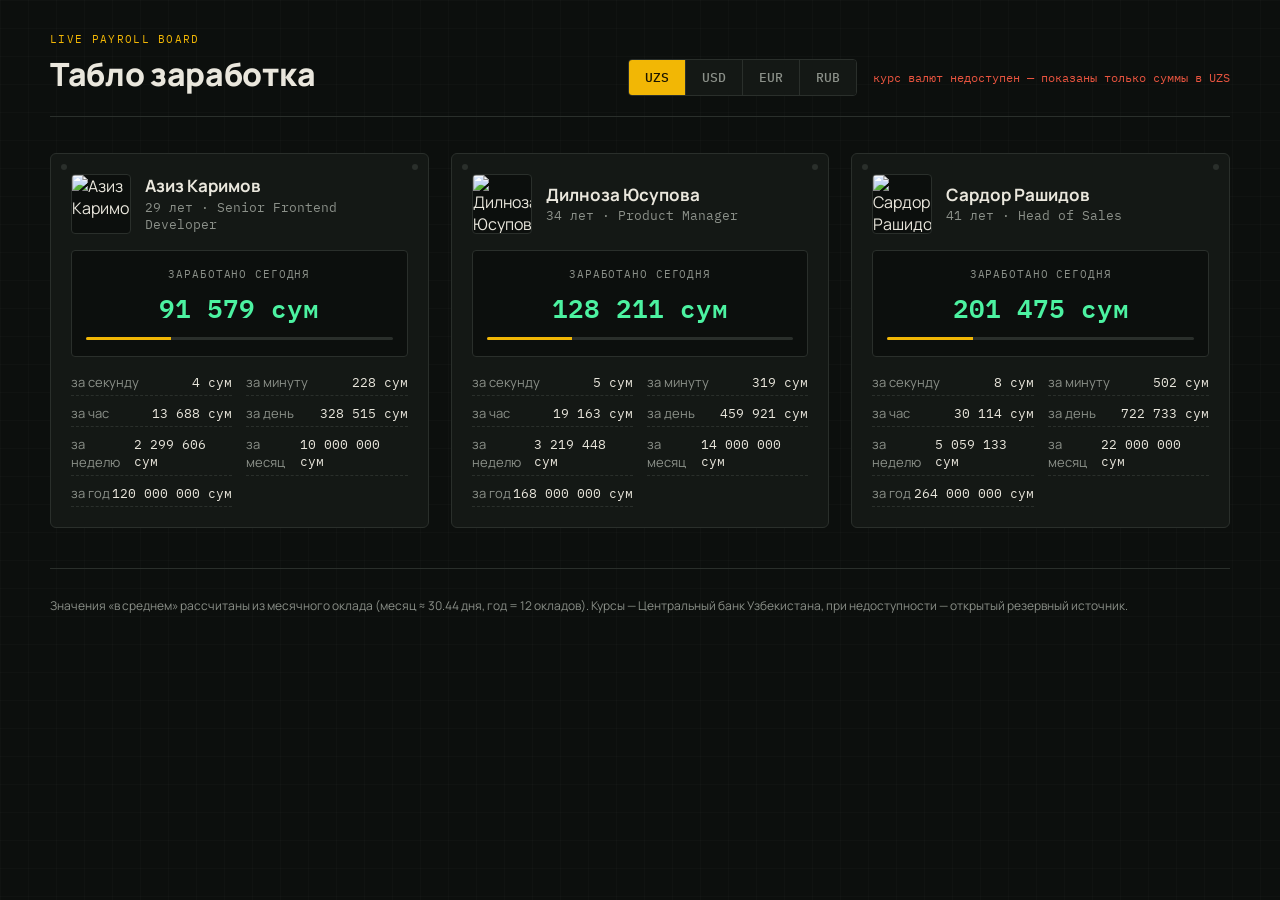
==== index.html @ 5588a7fe "Add files via upload" ====
<!DOCTYPE html>
<html lang="ru">
<head>
<meta charset="UTF-8">
<meta name="viewport" content="width=device-width, initial-scale=1">
<title>Табло заработка — в реальном времени</title>
<link rel="icon" href="data:image/svg+xml,<svg xmlns=%22http://www.w3.org/2000/svg%22 viewBox=%220 0 100 100%22><text y=%22.9em%22 font-size=%2290%22>💵</text></svg>">
<link rel="preconnect" href="https://fonts.googleapis.com">
<link rel="preconnect" href="https://fonts.gstatic.com" crossorigin>
<link href="https://fonts.googleapis.com/css2?family=IBM+Plex+Mono:wght@400;500;600;700&family=Manrope:wght@400;500;600;700;800&display=swap" rel="stylesheet">
<link rel="stylesheet" href="style.css">
</head>
<body>

  <header class="board-header">
    <div class="board-header__title">
      <span class="board-header__eyebrow">LIVE PAYROLL BOARD</span>
      <h1>Табло заработка</h1>
    </div>

    <div class="board-header__controls">
      <div class="currency-switch" role="group" aria-label="Валюта отображения">
        <button type="button" class="currency-switch__btn is-active" data-currency="UZS">UZS</button>
        <button type="button" class="currency-switch__btn" data-currency="USD">USD</button>
        <button type="button" class="currency-switch__btn" data-currency="EUR">EUR</button>
        <button type="button" class="currency-switch__btn" data-currency="RUB">RUB</button>
      </div>
      <div class="rate-status" id="rateStatus">курс: загрузка…</div>
    </div>
  </header>

  <main id="cardsGrid" class="cards-grid" aria-live="off">
    <!-- карточки генерируются из people.json -->
  </main>

  <footer class="board-footer">
    <p>
      Значения «в среднем» рассчитаны из месячного оклада (месяц ≈ 30.44 дня, год = 12 окладов).
      Курсы — Центральный банк Узбекистана, при недоступности — открытый резервный источник.
    </p>
  </footer>

<script src="app.js"></script>
</body>
</html>
---- style.css ----
:root {
  --board-bg: #0c0f0d;
  --board-bg-raised: #141815;
  --panel-line: #2a2f2b;
  --ink: #eae7dd;
  --ink-dim: #8b9089;
  --amber: #f2b705;
  --amber-dim: #7a5f10;
  --green: #4cf2a1;
  --green-dim: #1f4a38;
  --red-flag: #e8543f;

  --font-display: 'Manrope', sans-serif;
  --font-mono: 'IBM Plex Mono', monospace;
}

* { box-sizing: border-box; }

html, body {
  margin: 0;
  padding: 0;
  background: var(--board-bg);
  color: var(--ink);
  font-family: var(--font-display);
}

body {
  min-height: 100vh;
  background-image:
    linear-gradient(rgba(255,255,255,0.015) 1px, transparent 1px),
    linear-gradient(90deg, rgba(255,255,255,0.015) 1px, transparent 1px);
  background-size: 28px 28px;
  padding: 32px 24px 64px;
}

/* ---------- header ---------- */

.board-header {
  max-width: 1180px;
  margin: 0 auto 36px;
  display: flex;
  align-items: flex-end;
  justify-content: space-between;
  flex-wrap: wrap;
  gap: 20px;
  border-bottom: 1px solid var(--panel-line);
  padding-bottom: 20px;
}

.board-header__eyebrow {
  display: block;
  font-family: var(--font-mono);
  font-size: 11px;
  letter-spacing: 0.12em;
  color: var(--amber);
  margin-bottom: 6px;
}

.board-header__title h1 {
  margin: 0;
  font-size: 32px;
  font-weight: 800;
  letter-spacing: -0.01em;
}

.board-header__controls {
  display: flex;
  align-items: center;
  gap: 16px;
  flex-wrap: wrap;
}

.currency-switch {
  display: inline-flex;
  border: 1px solid var(--panel-line);
  border-radius: 4px;
  overflow: hidden;
}

.currency-switch__btn {
  font-family: var(--font-mono);
  font-size: 13px;
  font-weight: 500;
  background: var(--board-bg-raised);
  color: var(--ink-dim);
  border: none;
  border-right: 1px solid var(--panel-line);
  padding: 9px 16px;
  cursor: pointer;
  transition: background 0.15s ease, color 0.15s ease;
}
.currency-switch__btn:last-child { border-right: none; }
.currency-switch__btn:hover { color: var(--ink); }
.currency-switch__btn.is-active {
  background: var(--amber);
  color: #1a1400;
}

.rate-status {
  font-family: var(--font-mono);
  font-size: 12px;
  color: var(--ink-dim);
}
.rate-status.is-fallback { color: var(--red-flag); }
.rate-status.is-live { color: var(--green); }

/* ---------- grid & cards ---------- */

.cards-grid {
  max-width: 1180px;
  margin: 0 auto;
  display: grid;
  grid-template-columns: repeat(auto-fill, minmax(320px, 1fr));
  gap: 22px;
}

.card {
  background: var(--board-bg-raised);
  border: 1px solid var(--panel-line);
  border-radius: 6px;
  padding: 20px;
  display: flex;
  flex-direction: column;
  gap: 16px;
  position: relative;
}

.card::before {
  content: '';
  position: absolute;
  top: 10px;
  left: 10px;
  width: 6px;
  height: 6px;
  border-radius: 50%;
  background: var(--panel-line);
}
.card::after {
  content: '';
  position: absolute;
  top: 10px;
  right: 10px;
  width: 6px;
  height: 6px;
  border-radius: 50%;
  background: var(--panel-line);
}

.card__person {
  display: flex;
  gap: 14px;
  align-items: center;
}

.card__photo {
  width: 60px;
  height: 60px;
  border-radius: 4px;
  object-fit: cover;
  background: var(--board-bg);
  border: 1px solid var(--panel-line);
  flex-shrink: 0;
}

.card__name { margin: 0; font-size: 17px; font-weight: 700; line-height: 1.25; }
.card__meta {
  margin: 2px 0 0;
  font-size: 13px;
  color: var(--ink-dim);
  font-family: var(--font-mono);
}

.card__today {
  background: var(--board-bg);
  border: 1px solid var(--panel-line);
  border-radius: 4px;
  padding: 16px 14px;
  text-align: center;
}

.card__today-label {
  font-family: var(--font-mono);
  font-size: 11px;
  letter-spacing: 0.08em;
  color: var(--ink-dim);
  margin-bottom: 6px;
}

.card__today-value {
  font-family: var(--font-mono);
  font-variant-numeric: tabular-nums;
  font-size: 26px;
  font-weight: 600;
  color: var(--green);
  word-break: break-all;
}

.card__progress {
  height: 3px;
  background: var(--panel-line);
  border-radius: 2px;
  margin-top: 10px;
  overflow: hidden;
}
.card__progress-bar {
  height: 100%;
  background: var(--amber);
  width: 0%;
  transition: width 0.3s linear;
}

.card__rates {
  display: grid;
  grid-template-columns: 1fr 1fr;
  gap: 8px 14px;
}

.rate-row {
  display: flex;
  justify-content: space-between;
  align-items: baseline;
  border-bottom: 1px dashed var(--panel-line);
  padding-bottom: 4px;
  font-size: 13px;
}

.rate-row__label { color: var(--ink-dim); }
.rate-row__value {
  font-family: var(--font-mono);
  font-variant-numeric: tabular-nums;
  color: var(--ink);
}

/* ---------- footer ---------- */

.board-footer {
  max-width: 1180px;
  margin: 40px auto 0;
  font-size: 12px;
  color: var(--ink-dim);
  border-top: 1px solid var(--panel-line);
  padding-top: 16px;
}

@media (prefers-reduced-motion: reduce) {
  .card__progress-bar { transition: none; }
}

@media (max-width: 480px) {
  .board-header__title h1 { font-size: 26px; }
  .card__today-value { font-size: 22px; }
}
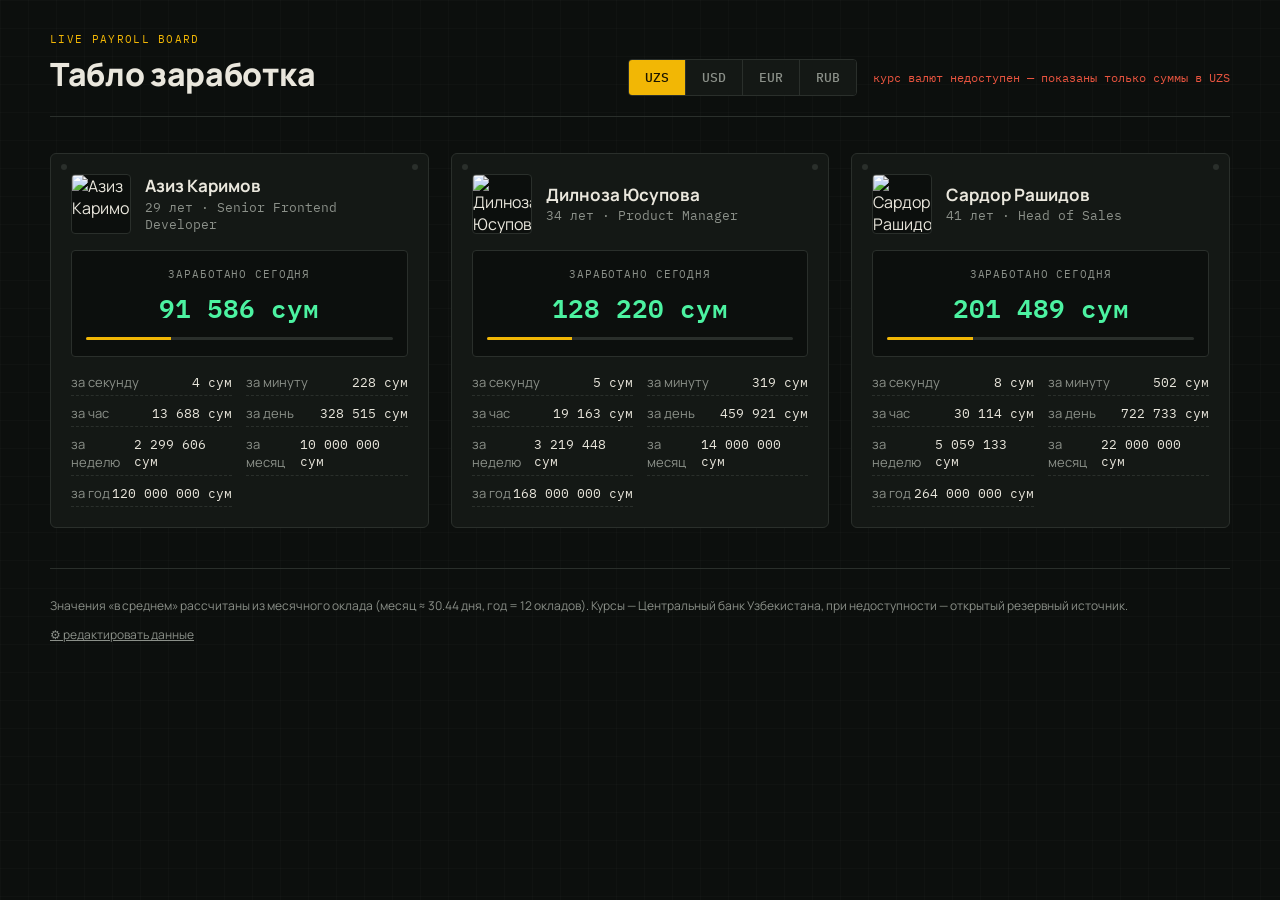
==== commit d542940b: "Add files via upload" ====
--- a/index.html
+++ b/index.html
@@ -38,6 +38,7 @@
       Значения «в среднем» рассчитаны из месячного оклада (месяц ≈ 30.44 дня, год = 12 окладов).
       Курсы — Центральный банк Узбекистана, при недоступности — открытый резервный источник.
     </p>
+    <p><a href="admin.html" style="color:var(--ink-dim)">⚙ редактировать данные</a></p>
   </footer>
 
 <script src="app.js"></script>
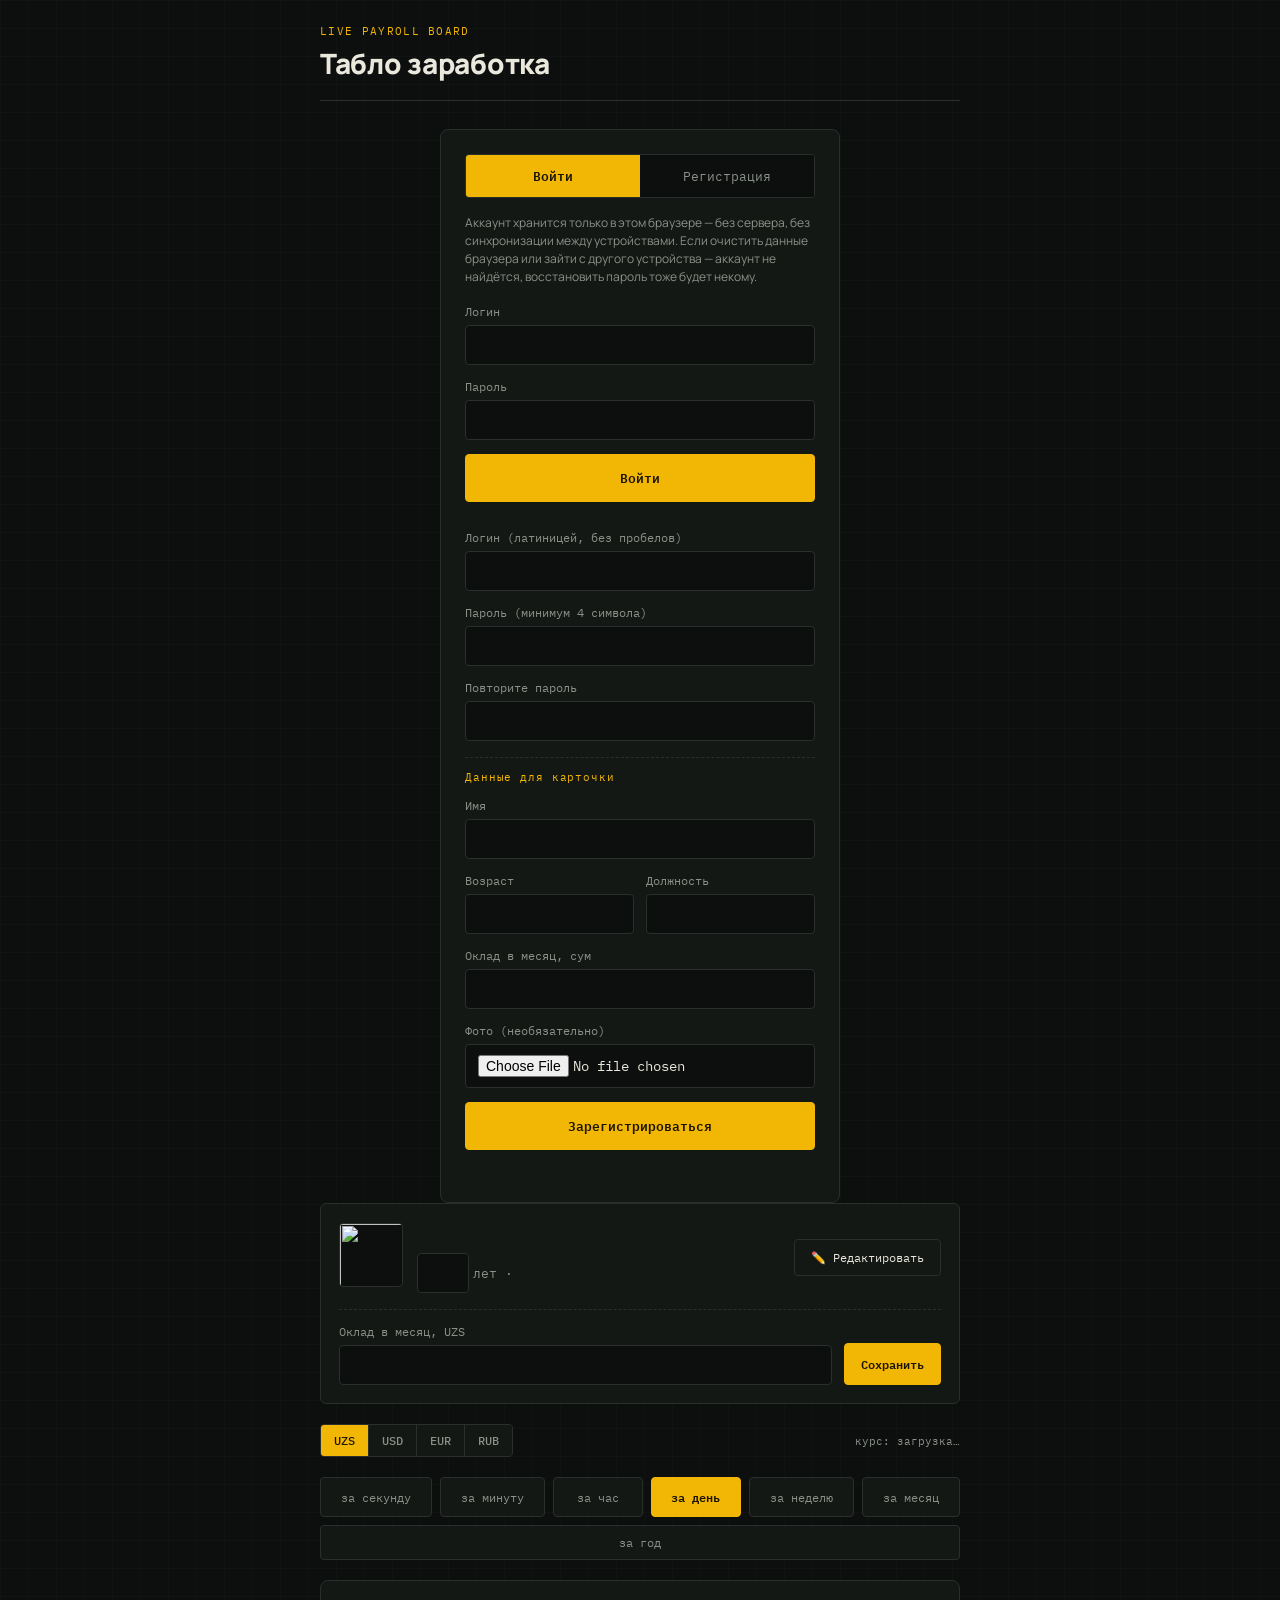
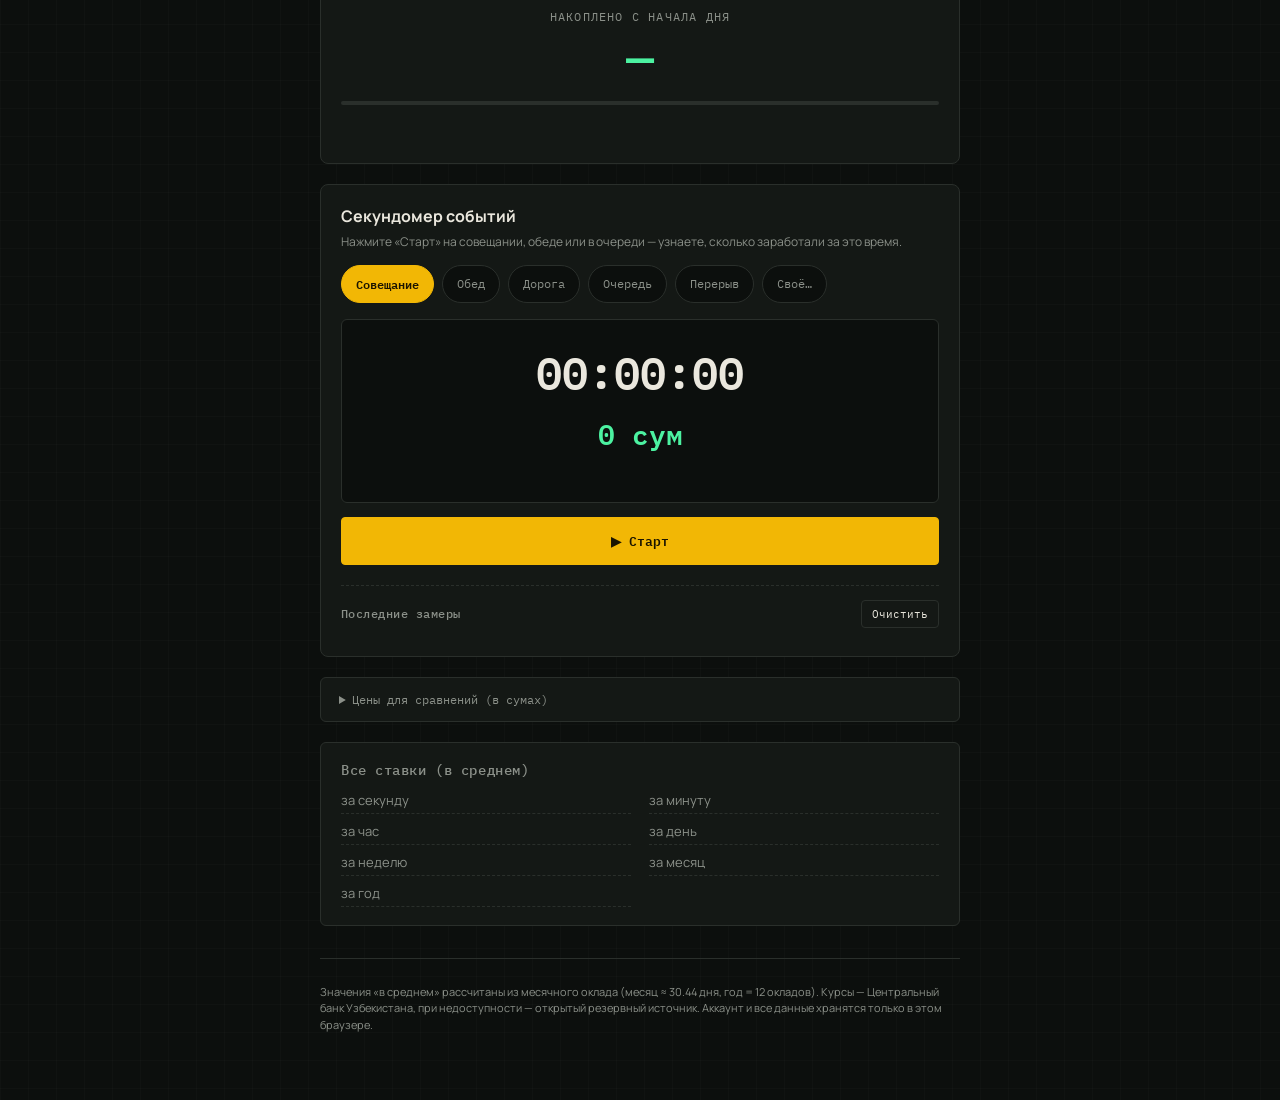
==== commit c667829c: "Add files via upload" ====
--- a/index.html
+++ b/index.html
@@ -2,9 +2,8 @@
 <html lang="ru">
 <head>
 <meta charset="UTF-8">
-<meta name="viewport" content="width=device-width, initial-scale=1">
-<title>Табло заработка — в реальном времени</title>
-<link rel="icon" href="data:image/svg+xml,<svg xmlns=%22http://www.w3.org/2000/svg%22 viewBox=%220 0 100 100%22><text y=%22.9em%22 font-size=%2290%22>💵</text></svg>">
+<meta name="viewport" content="width=device-width, initial-scale=1, maximum-scale=1">
+<title>Табло заработка — личный кабинет</title>
 <link rel="preconnect" href="https://fonts.googleapis.com">
 <link rel="preconnect" href="https://fonts.gstatic.com" crossorigin>
 <link href="https://fonts.googleapis.com/css2?family=IBM+Plex+Mono:wght@400;500;600;700&family=Manrope:wght@400;500;600;700;800&display=swap" rel="stylesheet">
@@ -17,8 +16,101 @@
       <span class="board-header__eyebrow">LIVE PAYROLL BOARD</span>
       <h1>Табло заработка</h1>
     </div>
-
-    <div class="board-header__controls">
+    <div class="board-header__controls" id="headerControls"></div>
+  </header>
+
+  <main id="authSection" class="auth-wrap">
+
+    <div class="auth-tabs" role="tablist">
+      <button type="button" class="auth-tab is-active" data-tab="login">Войти</button>
+      <button type="button" class="auth-tab" data-tab="register">Регистрация</button>
+    </div>
+
+    <p class="auth-note">
+      Аккаунт хранится только в этом браузере — без сервера, без синхронизации между устройствами.
+      Если очистить данные браузера или зайти с другого устройства — аккаунт не найдётся,
+      восстановить пароль тоже будет некому.
+    </p>
+
+    <form id="loginForm" class="auth-form">
+      <label>Логин
+        <input type="text" id="loginUsername" autocomplete="username" required>
+      </label>
+      <label>Пароль
+        <input type="password" id="loginPassword" autocomplete="current-password" required>
+      </label>
+      <button type="submit" class="btn btn--primary btn--block">Войти</button>
+      <p class="auth-error" id="loginError"></p>
+    </form>
+
+    <form id="registerForm" class="auth-form" hidden>
+      <label>Логин (латиницей, без пробелов)
+        <input type="text" id="regUsername" autocomplete="username" required pattern="[a-zA-Z0-9_\-\.]{2,30}">
+      </label>
+      <label>Пароль (минимум 4 символа)
+        <input type="password" id="regPassword" autocomplete="new-password" required minlength="4">
+      </label>
+      <label>Повторите пароль
+        <input type="password" id="regPassword2" autocomplete="new-password" required minlength="4">
+      </label>
+
+      <div class="auth-form__divider">Данные для карточки</div>
+
+      <label>Имя
+        <input type="text" id="regName" required>
+      </label>
+      <div class="auth-form__row">
+        <label>Возраст
+          <input type="number" id="regAge" min="14" max="100">
+        </label>
+        <label>Должность
+          <input type="text" id="regPosition">
+        </label>
+      </div>
+      <label>Оклад в месяц, сум
+        <input type="number" id="regSalary" min="0" step="1000">
+      </label>
+      <label>Фото (необязательно)
+        <input type="file" id="regPhoto" accept="image/*">
+      </label>
+
+      <button type="submit" class="btn btn--primary btn--block">Зарегистрироваться</button>
+      <p class="auth-error" id="registerError"></p>
+    </form>
+
+  </main>
+
+  <main id="dashboard" class="dashboard-wrap" hidden>
+
+    <section class="profile-card">
+      <div class="profile-card__top">
+        <div class="card__photo-wrap">
+          <img class="profile-photo" id="profilePhoto" src="" alt="">
+          <label class="card__photo-edit" id="profilePhotoEditBtn" title="Изменить фото" hidden>
+            📷
+            <input type="file" accept="image/*" id="profilePhotoInput" hidden>
+          </label>
+        </div>
+        <div class="profile-card__info">
+          <input class="field-input profile-name" id="profileName" data-field="name" readonly>
+          <div class="profile-meta-row">
+            <input class="field-input field-input--age" id="profileAge" data-field="age" type="number" readonly>
+            <span>лет ·</span>
+            <input class="field-input profile-position" id="profilePosition" data-field="position" readonly>
+          </div>
+        </div>
+        <button type="button" id="btnEditProfile" class="btn">✏️ Редактировать</button>
+      </div>
+
+      <div class="profile-card__salary" id="salaryEditRow" hidden>
+        <label>Оклад в месяц, UZS
+          <input type="number" id="profileSalary" min="0" step="1000">
+        </label>
+        <button type="button" id="btnSaveProfile" class="btn btn--primary">Сохранить</button>
+      </div>
+    </section>
+
+    <section class="controls-row">
       <div class="currency-switch" role="group" aria-label="Валюта отображения">
         <button type="button" class="currency-switch__btn is-active" data-currency="UZS">UZS</button>
         <button type="button" class="currency-switch__btn" data-currency="USD">USD</button>
@@ -26,19 +118,88 @@
         <button type="button" class="currency-switch__btn" data-currency="RUB">RUB</button>
       </div>
       <div class="rate-status" id="rateStatus">курс: загрузка…</div>
-    </div>
-  </header>
-
-  <main id="cardsGrid" class="cards-grid" aria-live="off">
-    <!-- карточки генерируются из people.json -->
+    </section>
+
+    <section class="period-switch" role="group" aria-label="Период отображения" id="periodSwitch">
+      <button type="button" class="period-btn" data-period="second">за секунду</button>
+      <button type="button" class="period-btn" data-period="minute">за минуту</button>
+      <button type="button" class="period-btn" data-period="hour">за час</button>
+      <button type="button" class="period-btn is-active" data-period="day">за день</button>
+      <button type="button" class="period-btn" data-period="week">за неделю</button>
+      <button type="button" class="period-btn" data-period="month">за месяц</button>
+      <button type="button" class="period-btn" data-period="year">за год</button>
+    </section>
+
+    <section class="big-counter">
+      <div class="big-counter__label" id="bigCounterLabel">НАКОПЛЕНО С НАЧАЛА ДНЯ</div>
+      <div class="big-counter__value" id="bigCounterValue">—</div>
+      <div class="card__progress"><div class="card__progress-bar" id="bigCounterProgress"></div></div>
+      <div class="big-counter__sub" id="bigCounterSub"></div>
+      <div class="equiv-line" id="bigCounterEquiv"></div>
+    </section>
+
+    <section class="stopwatch">
+      <h2>Секундомер событий</h2>
+      <p class="stopwatch__hint">Нажмите «Старт» на совещании, обеде или в очереди — узнаете, сколько заработали за это время.</p>
+
+      <div class="chips" id="swLabels">
+        <button type="button" class="chip is-active" data-label="Совещание">Совещание</button>
+        <button type="button" class="chip" data-label="Обед">Обед</button>
+        <button type="button" class="chip" data-label="Дорога">Дорога</button>
+        <button type="button" class="chip" data-label="Очередь">Очередь</button>
+        <button type="button" class="chip" data-label="Перерыв">Перерыв</button>
+        <button type="button" class="chip" data-label="__custom">Своё…</button>
+      </div>
+
+      <div class="sw-display">
+        <div class="sw-time" id="swTime">00:00:00</div>
+        <div class="sw-earned" id="swEarned">0 сум</div>
+        <div class="equiv-line" id="swEquiv"></div>
+      </div>
+
+      <button type="button" id="btnSwToggle" class="btn btn--primary btn--block">▶ Старт</button>
+
+      <div class="sw-history">
+        <div class="sw-history__head">
+          <h3>Последние замеры</h3>
+          <button type="button" id="btnSwClear" class="btn btn--small">Очистить</button>
+        </div>
+        <ul id="swHistory" class="sw-history__list"></ul>
+      </div>
+    </section>
+
+    <details class="equiv-settings">
+      <summary>Цены для сравнений (в сумах)</summary>
+      <div class="equiv-settings__grid">
+        <label>Чашка кофе <input type="number" min="1" id="priceCoffee"></label>
+        <label>Поездка на такси <input type="number" min="1" id="priceTaxi"></label>
+        <label>Обед <input type="number" min="1" id="priceLunch"></label>
+        <label>Месяц Netflix <input type="number" min="1" id="priceNetflix"></label>
+      </div>
+      <p class="equiv-settings__note">Цены примерные — поставьте свои, сравнения пересчитаются.</p>
+    </details>
+
+    <section class="all-rates">
+      <h2>Все ставки (в среднем)</h2>
+      <div class="card__rates">
+        <div class="rate-row"><span class="rate-row__label">за секунду</span><span class="rate-row__value" data-role="rate-second"></span></div>
+        <div class="rate-row"><span class="rate-row__label">за минуту</span><span class="rate-row__value" data-role="rate-minute"></span></div>
+        <div class="rate-row"><span class="rate-row__label">за час</span><span class="rate-row__value" data-role="rate-hour"></span></div>
+        <div class="rate-row"><span class="rate-row__label">за день</span><span class="rate-row__value" data-role="rate-day"></span></div>
+        <div class="rate-row"><span class="rate-row__label">за неделю</span><span class="rate-row__value" data-role="rate-week"></span></div>
+        <div class="rate-row"><span class="rate-row__label">за месяц</span><span class="rate-row__value" data-role="rate-month"></span></div>
+        <div class="rate-row"><span class="rate-row__label">за год</span><span class="rate-row__value" data-role="rate-year"></span></div>
+      </div>
+    </section>
+
   </main>
 
   <footer class="board-footer">
     <p>
       Значения «в среднем» рассчитаны из месячного оклада (месяц ≈ 30.44 дня, год = 12 окладов).
       Курсы — Центральный банк Узбекистана, при недоступности — открытый резервный источник.
+      Аккаунт и все данные хранятся только в этом браузере.
     </p>
-    <p><a href="admin.html" style="color:var(--ink-dim)">⚙ редактировать данные</a></p>
   </footer>
 
 <script src="app.js"></script>
--- a/style.css
+++ b/style.css
@@ -30,21 +30,23 @@
     linear-gradient(rgba(255,255,255,0.015) 1px, transparent 1px),
     linear-gradient(90deg, rgba(255,255,255,0.015) 1px, transparent 1px);
   background-size: 28px 28px;
-  padding: 32px 24px 64px;
-}
+  padding: 24px 16px 56px;
+}
+
+input, button { font-family: inherit; }
 
 /* ---------- header ---------- */
 
 .board-header {
-  max-width: 1180px;
-  margin: 0 auto 36px;
+  max-width: 640px;
+  margin: 0 auto 28px;
   display: flex;
   align-items: flex-end;
   justify-content: space-between;
   flex-wrap: wrap;
-  gap: 20px;
+  gap: 16px;
   border-bottom: 1px solid var(--panel-line);
-  padding-bottom: 20px;
+  padding-bottom: 18px;
 }
 
 .board-header__eyebrow {
@@ -58,7 +60,7 @@
 
 .board-header__title h1 {
   margin: 0;
-  font-size: 32px;
+  font-size: 28px;
   font-weight: 800;
   letter-spacing: -0.01em;
 }
@@ -66,187 +68,309 @@
 .board-header__controls {
   display: flex;
   align-items: center;
-  gap: 16px;
-  flex-wrap: wrap;
-}
-
-.currency-switch {
-  display: inline-flex;
+  gap: 12px;
+}
+
+/* ---------- shared buttons / inputs ---------- */
+
+.btn {
+  font-family: var(--font-mono);
+  font-size: 12px;
+  background: var(--board-bg-raised);
+  color: var(--ink);
+  border: 1px solid var(--panel-line);
+  border-radius: 4px;
+  padding: 10px 16px;
+  cursor: pointer;
+}
+.btn:hover { border-color: var(--ink-dim); }
+.btn--primary { background: var(--amber); color: #1a1400; border-color: var(--amber); font-weight: 600; }
+.btn--primary:hover { background: #ffcb2e; }
+.btn--block { width: 100%; padding: 12px 16px; font-size: 13px; }
+
+input[type="text"], input[type="password"], input[type="number"], input[type="file"] {
+  background: var(--board-bg);
+  border: 1px solid var(--panel-line);
+  border-radius: 4px;
+  color: var(--ink);
+  font-size: 14px;
+  padding: 10px 12px;
+  width: 100%;
+}
+input:focus { outline: 2px solid var(--amber); outline-offset: 1px; }
+
+/* поля-показатели, переключаемые в режим редактирования */
+.field-input {
+  font: inherit;
+  color: inherit;
+  background: transparent;
+  border: 1px solid transparent;
+  border-radius: 3px;
+  padding: 1px 3px;
+  width: 100%;
+}
+.field-input:read-only { cursor: default; }
+.field-input:not(:read-only) {
+  background: var(--board-bg);
+  border-color: var(--panel-line);
+  cursor: text;
+}
+.field-input:not(:read-only):focus { outline: none; border-color: var(--amber); }
+.field-input--age { max-width: 52px; text-align: center; }
+
+/* ---------- авторизация ---------- */
+
+.auth-wrap {
+  max-width: 400px;
+  margin: 0 auto;
+  background: var(--board-bg-raised);
+  border: 1px solid var(--panel-line);
+  border-radius: 8px;
+  padding: 24px;
+}
+
+.auth-tabs {
+  display: flex;
   border: 1px solid var(--panel-line);
   border-radius: 4px;
   overflow: hidden;
-}
-
-.currency-switch__btn {
+  margin-bottom: 16px;
+}
+.auth-tab {
+  flex: 1;
   font-family: var(--font-mono);
   font-size: 13px;
-  font-weight: 500;
-  background: var(--board-bg-raised);
+  background: var(--board-bg);
   color: var(--ink-dim);
   border: none;
-  border-right: 1px solid var(--panel-line);
-  padding: 9px 16px;
+  padding: 10px;
   cursor: pointer;
-  transition: background 0.15s ease, color 0.15s ease;
-}
-.currency-switch__btn:last-child { border-right: none; }
-.currency-switch__btn:hover { color: var(--ink); }
-.currency-switch__btn.is-active {
-  background: var(--amber);
-  color: #1a1400;
-}
-
-.rate-status {
-  font-family: var(--font-mono);
+}
+.auth-tab.is-active { background: var(--amber); color: #1a1400; font-weight: 600; }
+
+.auth-note {
   font-size: 12px;
   color: var(--ink-dim);
-}
+  line-height: 1.5;
+  margin: 0 0 18px;
+}
+
+.auth-form { display: flex; flex-direction: column; gap: 14px; }
+.auth-form label { display: flex; flex-direction: column; gap: 6px; font-size: 12px; color: var(--ink-dim); font-family: var(--font-mono); }
+.auth-form__row { display: grid; grid-template-columns: 1fr 1fr; gap: 12px; }
+.auth-form__divider { font-family: var(--font-mono); font-size: 11px; color: var(--amber); letter-spacing: 0.08em; border-top: 1px dashed var(--panel-line); padding-top: 12px; margin-top: 2px; }
+.auth-error { color: var(--red-flag); font-size: 12px; min-height: 14px; margin: 0; }
+
+/* ---------- личный кабинет ---------- */
+
+.dashboard-wrap {
+  max-width: 640px;
+  margin: 0 auto;
+  display: flex;
+  flex-direction: column;
+  gap: 20px;
+}
+
+.profile-card {
+  background: var(--board-bg-raised);
+  border: 1px solid var(--panel-line);
+  border-radius: 6px;
+  padding: 18px;
+}
+.profile-card__top { display: flex; align-items: center; gap: 14px; }
+.profile-card__info { flex: 1; min-width: 0; }
+
+.card__photo-wrap { position: relative; flex-shrink: 0; }
+.profile-photo {
+  width: 64px; height: 64px; border-radius: 4px; object-fit: cover;
+  border: 1px solid var(--panel-line); background: var(--board-bg);
+}
+.card__photo-edit {
+  display: none; position: absolute; inset: 0; align-items: center; justify-content: center;
+  background: rgba(12, 15, 13, 0.7); border-radius: 4px; color: var(--ink); font-size: 15px; cursor: pointer;
+}
+
+.profile-name { font-size: 17px; font-weight: 700; }
+.profile-meta-row { display: flex; align-items: baseline; gap: 4px; font-size: 13px; color: var(--ink-dim); font-family: var(--font-mono); margin-top: 4px; flex-wrap: wrap; }
+.profile-position { flex: 1; min-width: 60px; }
+
+.profile-card__salary { display: flex; align-items: flex-end; gap: 12px; margin-top: 16px; border-top: 1px dashed var(--panel-line); padding-top: 14px; flex-wrap: wrap; }
+.profile-card__salary label { display: flex; flex-direction: column; gap: 6px; font-size: 12px; color: var(--ink-dim); font-family: var(--font-mono); flex: 1; min-width: 160px; }
+
+.controls-row {
+  display: flex; align-items: center; justify-content: space-between; gap: 12px; flex-wrap: wrap;
+}
+
+.currency-switch { display: inline-flex; border: 1px solid var(--panel-line); border-radius: 4px; overflow: hidden; }
+.currency-switch__btn {
+  font-family: var(--font-mono); font-size: 12px; font-weight: 500; background: var(--board-bg-raised);
+  color: var(--ink-dim); border: none; border-right: 1px solid var(--panel-line); padding: 8px 13px; cursor: pointer;
+}
+.currency-switch__btn:last-child { border-right: none; }
+.currency-switch__btn.is-active { background: var(--amber); color: #1a1400; }
+
+.rate-status { font-family: var(--font-mono); font-size: 11px; color: var(--ink-dim); }
 .rate-status.is-fallback { color: var(--red-flag); }
 .rate-status.is-live { color: var(--green); }
 
-/* ---------- grid & cards ---------- */
-
-.cards-grid {
-  max-width: 1180px;
-  margin: 0 auto;
-  display: grid;
-  grid-template-columns: repeat(auto-fill, minmax(320px, 1fr));
-  gap: 22px;
-}
-
-.card {
-  background: var(--board-bg-raised);
+.period-switch { display: flex; flex-wrap: wrap; gap: 8px; }
+.period-btn {
+  font-family: var(--font-mono); font-size: 12px; background: var(--board-bg-raised); color: var(--ink-dim);
+  border: 1px solid var(--panel-line); border-radius: 4px; padding: 9px 14px; cursor: pointer; flex: 1 1 auto; min-width: 90px;
+}
+.period-btn:hover { color: var(--ink); border-color: var(--ink-dim); }
+.period-btn.is-active { background: var(--amber); color: #1a1400; border-color: var(--amber); font-weight: 600; }
+
+.big-counter {
+  background: var(--board-bg-raised); border: 1px solid var(--panel-line); border-radius: 8px;
+  padding: 28px 20px; text-align: center;
+}
+.big-counter__label { font-family: var(--font-mono); font-size: 12px; letter-spacing: 0.1em; color: var(--ink-dim); margin-bottom: 10px; }
+.big-counter__value {
+  font-family: var(--font-mono); font-variant-numeric: tabular-nums; font-weight: 700; color: var(--green);
+  font-size: clamp(28px, 8vw, 46px); word-break: break-all; line-height: 1.15;
+}
+.big-counter__sub { font-family: var(--font-mono); font-size: 12px; color: var(--ink-dim); margin-top: 12px; }
+
+.card__progress { height: 4px; background: var(--panel-line); border-radius: 2px; margin-top: 14px; overflow: hidden; }
+.card__progress-bar { height: 100%; background: var(--amber); width: 0%; transition: width 0.2s linear; }
+
+.all-rates { background: var(--board-bg-raised); border: 1px solid var(--panel-line); border-radius: 6px; padding: 18px 20px; }
+.all-rates h2 { margin: 0 0 12px; font-size: 14px; color: var(--ink-dim); font-family: var(--font-mono); font-weight: 500; letter-spacing: 0.04em; }
+
+.card__rates { display: grid; grid-template-columns: 1fr 1fr; gap: 8px 18px; }
+.rate-row { display: flex; justify-content: space-between; align-items: baseline; border-bottom: 1px dashed var(--panel-line); padding-bottom: 4px; font-size: 13px; }
+.rate-row__label { color: var(--ink-dim); }
+.rate-row__value { font-family: var(--font-mono); font-variant-numeric: tabular-nums; color: var(--ink); }
+
+/* ---------- footer ---------- */
+
+.board-footer { max-width: 640px; margin: 32px auto 0; font-size: 11px; color: var(--ink-dim); border-top: 1px solid var(--panel-line); padding-top: 14px; line-height: 1.5; }
+
+@media (prefers-reduced-motion: reduce) {
+  .card__progress-bar { transition: none; }
+}
+
+/* ================= МОБИЛЬНАЯ АДАПТАЦИЯ ================= */
+
+@media (max-width: 480px) {
+  body { padding: 16px 12px 40px; }
+  .board-header { padding-bottom: 14px; margin-bottom: 20px; }
+  .board-header__title h1 { font-size: 22px; }
+  .board-header__controls { width: 100%; justify-content: flex-end; }
+
+  .auth-wrap { padding: 18px; }
+  .auth-form__row { grid-template-columns: 1fr; }
+
+  .profile-card__top { flex-wrap: wrap; }
+  .profile-card__top .btn { width: 100%; order: 3; }
+  .profile-photo { width: 52px; height: 52px; }
+
+  .controls-row { flex-direction: column; align-items: stretch; }
+  .currency-switch { width: 100%; }
+  .currency-switch__btn { flex: 1; padding: 9px 6px; }
+  .rate-status { text-align: center; }
+
+  .period-btn { min-width: 44%; font-size: 11px; padding: 10px 8px; }
+
+  .big-counter { padding: 22px 14px; }
+  .card__rates { grid-template-columns: 1fr; }
+}
+
+/* убираем стрелки у number-инпутов, чтобы не мешали на мобильных */
+input[type="number"]::-webkit-outer-spin-button,
+input[type="number"]::-webkit-inner-spin-button { margin: 0; }
+
+/* ================= эквиваленты и секундомер событий ================= */
+
+.btn--small { padding: 6px 10px; font-size: 11px; }
+
+.equiv-line {
+  font-size: 13px;
+  color: var(--amber);
+  margin-top: 10px;
+  min-height: 18px;
+  line-height: 1.4;
+}
+
+.stopwatch {
+  background: var(--board-bg-raised);
+  border: 1px solid var(--panel-line);
+  border-radius: 8px;
+  padding: 20px;
+}
+.stopwatch h2 { margin: 0 0 6px; font-size: 16px; }
+.stopwatch__hint { margin: 0 0 14px; font-size: 12px; color: var(--ink-dim); line-height: 1.5; }
+
+.chips { display: flex; flex-wrap: wrap; gap: 8px; margin-bottom: 16px; }
+.chip {
+  font-family: var(--font-mono);
+  font-size: 12px;
+  background: var(--board-bg);
+  color: var(--ink-dim);
+  border: 1px solid var(--panel-line);
+  border-radius: 999px;
+  padding: 8px 14px;
+  cursor: pointer;
+}
+.chip:hover { color: var(--ink); border-color: var(--ink-dim); }
+.chip.is-active { background: var(--amber); color: #1a1400; border-color: var(--amber); font-weight: 600; }
+.chips.is-locked .chip { opacity: 0.45; pointer-events: none; }
+.chips.is-locked .chip.is-active { opacity: 1; }
+
+.sw-display {
+  background: var(--board-bg);
   border: 1px solid var(--panel-line);
   border-radius: 6px;
-  padding: 20px;
-  display: flex;
-  flex-direction: column;
-  gap: 16px;
-  position: relative;
-}
-
-.card::before {
-  content: '';
-  position: absolute;
-  top: 10px;
-  left: 10px;
-  width: 6px;
-  height: 6px;
-  border-radius: 50%;
-  background: var(--panel-line);
-}
-.card::after {
-  content: '';
-  position: absolute;
-  top: 10px;
-  right: 10px;
-  width: 6px;
-  height: 6px;
-  border-radius: 50%;
-  background: var(--panel-line);
-}
-
-.card__person {
-  display: flex;
-  gap: 14px;
-  align-items: center;
-}
-
-.card__photo {
-  width: 60px;
-  height: 60px;
-  border-radius: 4px;
-  object-fit: cover;
-  background: var(--board-bg);
-  border: 1px solid var(--panel-line);
-  flex-shrink: 0;
-}
-
-.card__name { margin: 0; font-size: 17px; font-weight: 700; line-height: 1.25; }
-.card__meta {
-  margin: 2px 0 0;
-  font-size: 13px;
-  color: var(--ink-dim);
-  font-family: var(--font-mono);
-}
-
-.card__today {
-  background: var(--board-bg);
-  border: 1px solid var(--panel-line);
-  border-radius: 4px;
-  padding: 16px 14px;
+  padding: 18px 14px;
   text-align: center;
-}
-
-.card__today-label {
-  font-family: var(--font-mono);
-  font-size: 11px;
-  letter-spacing: 0.08em;
-  color: var(--ink-dim);
-  margin-bottom: 6px;
-}
-
-.card__today-value {
+  margin-bottom: 14px;
+}
+.sw-time {
   font-family: var(--font-mono);
   font-variant-numeric: tabular-nums;
-  font-size: 26px;
+  font-size: clamp(30px, 9vw, 44px);
+  font-weight: 600;
+  color: var(--ink);
+}
+.sw-earned {
+  font-family: var(--font-mono);
+  font-variant-numeric: tabular-nums;
+  font-size: clamp(20px, 6vw, 28px);
   font-weight: 600;
   color: var(--green);
+  margin-top: 6px;
   word-break: break-all;
 }
-
-.card__progress {
-  height: 3px;
-  background: var(--panel-line);
-  border-radius: 2px;
-  margin-top: 10px;
-  overflow: hidden;
-}
-.card__progress-bar {
-  height: 100%;
-  background: var(--amber);
-  width: 0%;
-  transition: width 0.3s linear;
-}
-
-.card__rates {
-  display: grid;
-  grid-template-columns: 1fr 1fr;
-  gap: 8px 14px;
-}
-
-.rate-row {
-  display: flex;
-  justify-content: space-between;
-  align-items: baseline;
-  border-bottom: 1px dashed var(--panel-line);
-  padding-bottom: 4px;
+.sw-display.is-running .sw-time { color: var(--amber); }
+
+.sw-history { margin-top: 20px; border-top: 1px dashed var(--panel-line); padding-top: 14px; }
+.sw-history__head { display: flex; align-items: center; justify-content: space-between; margin-bottom: 8px; }
+.sw-history h3 { margin: 0; font-size: 12px; color: var(--ink-dim); font-family: var(--font-mono); font-weight: 500; letter-spacing: 0.04em; }
+.sw-history__list { list-style: none; margin: 0; padding: 0; display: flex; flex-direction: column; gap: 6px; }
+.sw-history__list li {
+  display: flex; justify-content: space-between; align-items: baseline; gap: 10px;
+  font-size: 13px; padding: 8px 0; border-bottom: 1px dashed var(--panel-line);
+}
+.sw-history__label { color: var(--ink); }
+.sw-history__meta { color: var(--ink-dim); font-family: var(--font-mono); font-size: 11px; }
+.sw-history__sum { font-family: var(--font-mono); font-variant-numeric: tabular-nums; color: var(--green); white-space: nowrap; }
+.sw-history__empty { color: var(--ink-dim); font-size: 12px; }
+
+.equiv-settings {
+  background: var(--board-bg-raised);
+  border: 1px solid var(--panel-line);
+  border-radius: 6px;
+  padding: 14px 18px;
   font-size: 13px;
 }
-
-.rate-row__label { color: var(--ink-dim); }
-.rate-row__value {
-  font-family: var(--font-mono);
-  font-variant-numeric: tabular-nums;
-  color: var(--ink);
-}
-
-/* ---------- footer ---------- */
-
-.board-footer {
-  max-width: 1180px;
-  margin: 40px auto 0;
-  font-size: 12px;
-  color: var(--ink-dim);
-  border-top: 1px solid var(--panel-line);
-  padding-top: 16px;
-}
-
-@media (prefers-reduced-motion: reduce) {
-  .card__progress-bar { transition: none; }
-}
+.equiv-settings summary { cursor: pointer; color: var(--ink-dim); font-family: var(--font-mono); font-size: 12px; }
+.equiv-settings__grid { display: grid; grid-template-columns: 1fr 1fr; gap: 12px; margin-top: 14px; }
+.equiv-settings__grid label { display: flex; flex-direction: column; gap: 6px; font-size: 12px; color: var(--ink-dim); font-family: var(--font-mono); }
+.equiv-settings__note { margin: 12px 0 0; font-size: 11px; color: var(--ink-dim); }
 
 @media (max-width: 480px) {
-  .board-header__title h1 { font-size: 26px; }
-  .card__today-value { font-size: 22px; }
-}
+  .stopwatch { padding: 16px; }
+  .equiv-settings__grid { grid-template-columns: 1fr; }
+  .chip { padding: 9px 12px; }
+}
